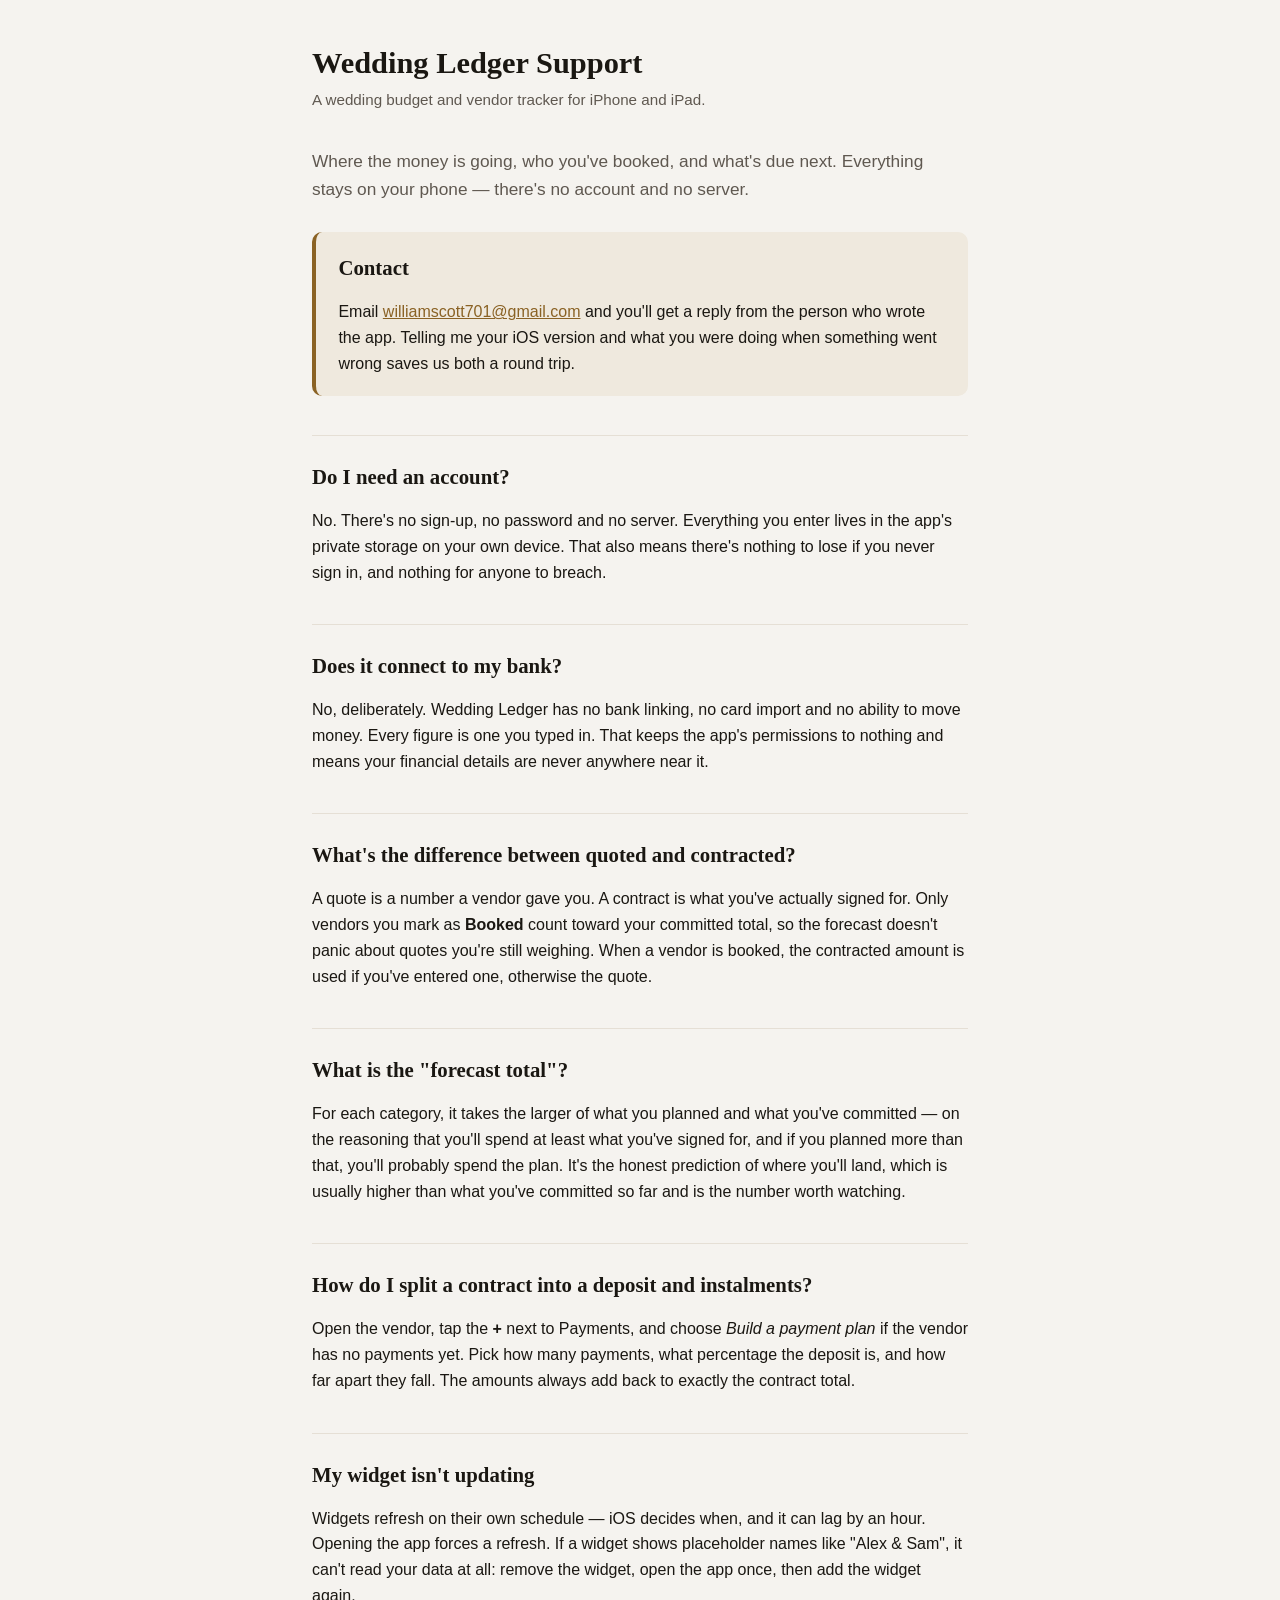
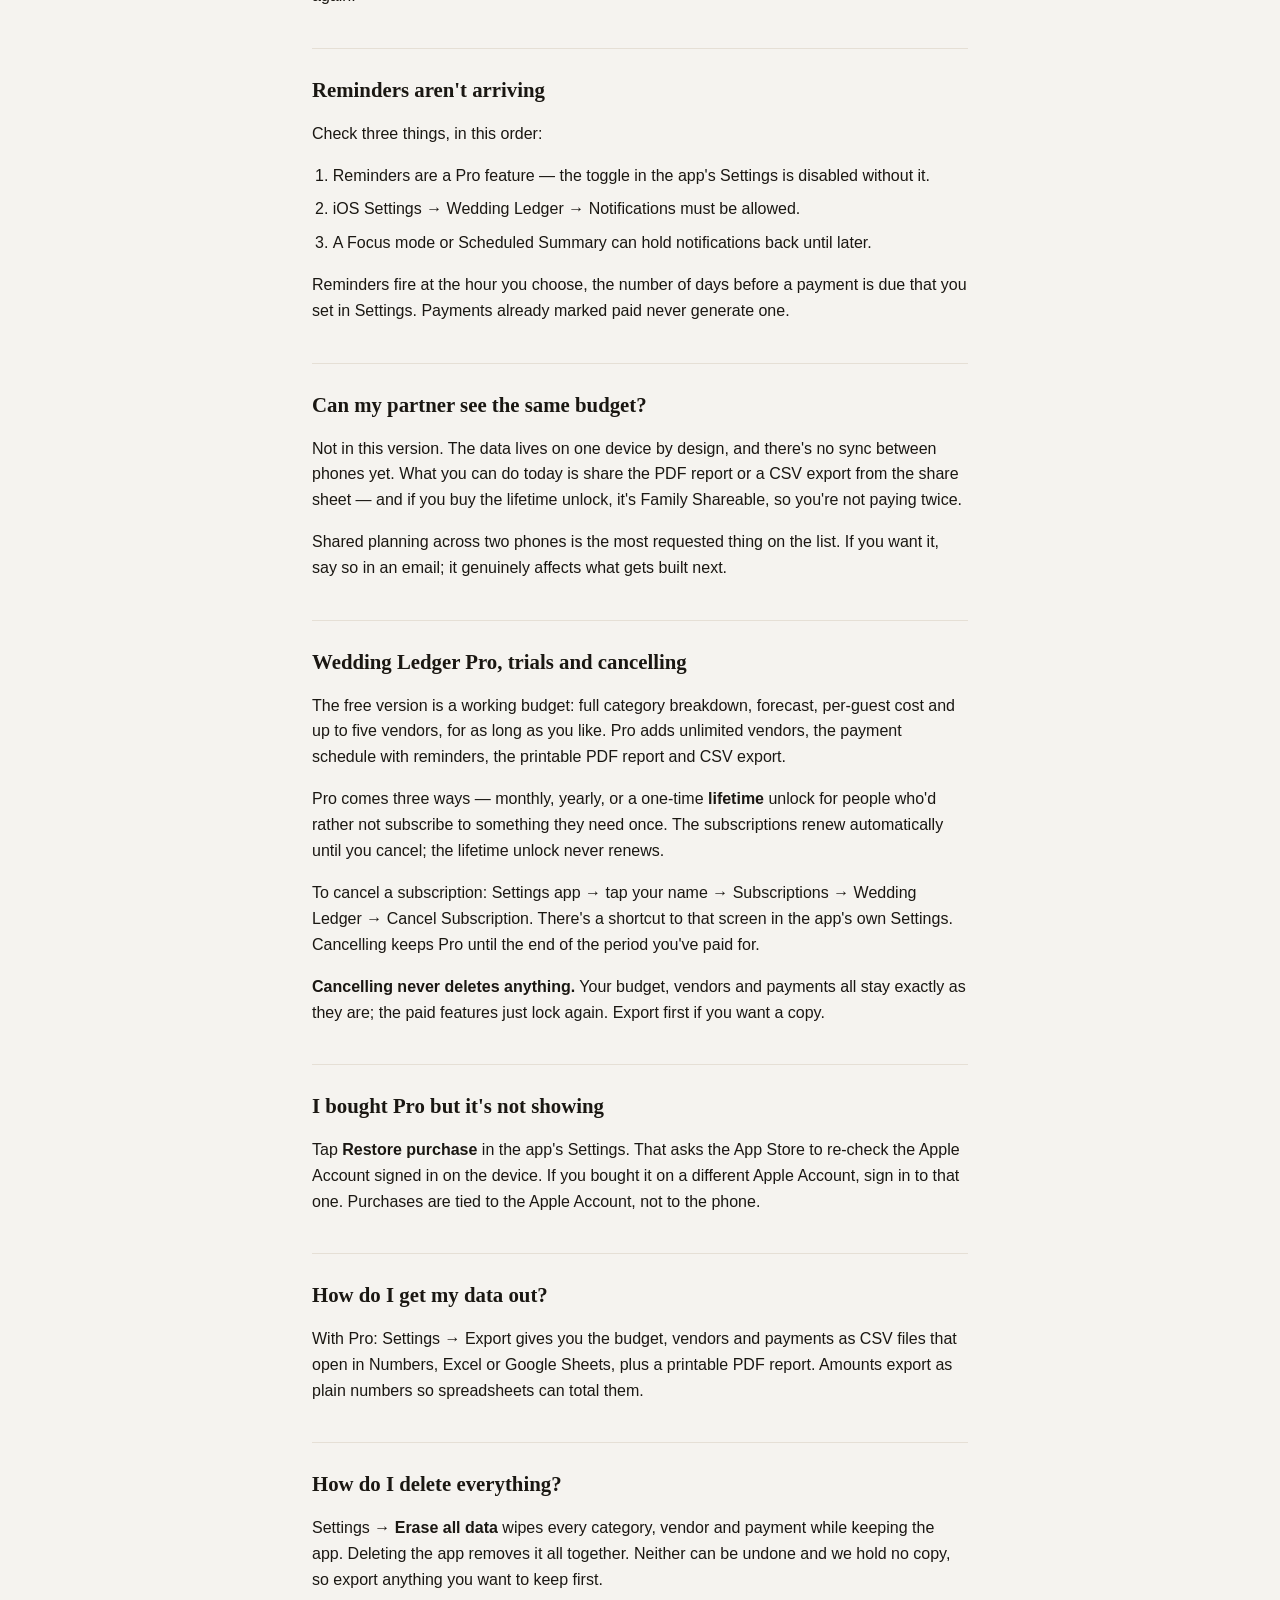
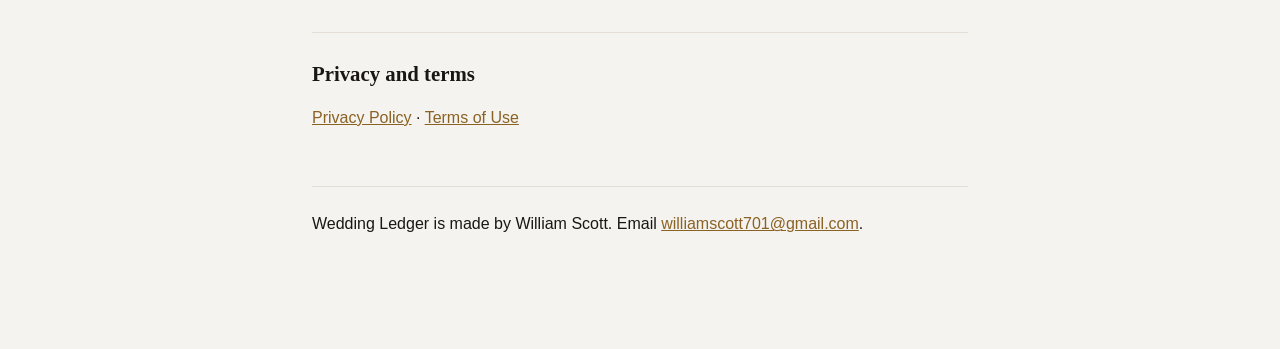
==== index.html @ 89ffaedc "Support, privacy policy and terms of use for Wedding Ledger Co-Authored-By: Claude Opus 5 <noreply@a" ====
<!DOCTYPE html>
<html lang="en">
<head>
<meta charset="UTF-8">
<meta name="viewport" content="width=device-width, initial-scale=1">
<title>Wedding Ledger Support</title>
<meta name="description" content="Support, FAQ and contact for Wedding Ledger, a wedding budget and vendor tracker for iOS.">
<link rel="stylesheet" href="style.css">
</head>
<body>
<main>

  <h1>Wedding Ledger Support</h1>
  <p class="meta">A wedding budget and vendor tracker for iPhone and iPad.</p>

  <p class="lede">Where the money is going, who you've booked, and what's due next. Everything stays
  on your phone &mdash; there's no account and no server.</p>

  <div class="callout">
    <h2 id="contact">Contact</h2>
    <p>Email <a href="mailto:williamscott701@gmail.com?subject=Wedding%20Ledger">williamscott701@gmail.com</a>
    and you'll get a reply from the person who wrote the app. Telling me your iOS version and what
    you were doing when something went wrong saves us both a round trip.</p>
  </div>

  <h2>Do I need an account?</h2>
  <p>No. There's no sign-up, no password and no server. Everything you enter lives in the app's
  private storage on your own device. That also means there's nothing to lose if you never sign in,
  and nothing for anyone to breach.</p>

  <h2>Does it connect to my bank?</h2>
  <p>No, deliberately. Wedding Ledger has no bank linking, no card import and no ability to move
  money. Every figure is one you typed in. That keeps the app's permissions to nothing and means
  your financial details are never anywhere near it.</p>

  <h2>What's the difference between quoted and contracted?</h2>
  <p>A quote is a number a vendor gave you. A contract is what you've actually signed for. Only
  vendors you mark as <strong>Booked</strong> count toward your committed total, so the forecast
  doesn't panic about quotes you're still weighing. When a vendor is booked, the contracted amount is
  used if you've entered one, otherwise the quote.</p>

  <h2>What is the "forecast total"?</h2>
  <p>For each category, it takes the larger of what you planned and what you've committed &mdash; on
  the reasoning that you'll spend at least what you've signed for, and if you planned more than that,
  you'll probably spend the plan. It's the honest prediction of where you'll land, which is usually
  higher than what you've committed so far and is the number worth watching.</p>

  <h2>How do I split a contract into a deposit and instalments?</h2>
  <p>Open the vendor, tap the <strong>+</strong> next to Payments, and choose <em>Build a payment
  plan</em> if the vendor has no payments yet. Pick how many payments, what percentage the deposit
  is, and how far apart they fall. The amounts always add back to exactly the contract total.</p>

  <h2>My widget isn't updating</h2>
  <p>Widgets refresh on their own schedule &mdash; iOS decides when, and it can lag by an hour.
  Opening the app forces a refresh. If a widget shows placeholder names like "Alex &amp; Sam", it
  can't read your data at all: remove the widget, open the app once, then add the widget again.</p>

  <h2>Reminders aren't arriving</h2>
  <p>Check three things, in this order:</p>
  <ol>
    <li>Reminders are a Pro feature &mdash; the toggle in the app's Settings is disabled without it.</li>
    <li>iOS Settings &rarr; Wedding Ledger &rarr; Notifications must be allowed.</li>
    <li>A Focus mode or Scheduled Summary can hold notifications back until later.</li>
  </ol>
  <p>Reminders fire at the hour you choose, the number of days before a payment is due that you set
  in Settings. Payments already marked paid never generate one.</p>

  <h2>Can my partner see the same budget?</h2>
  <p>Not in this version. The data lives on one device by design, and there's no sync between phones
  yet. What you can do today is share the PDF report or a CSV export from the share sheet &mdash;
  and if you buy the lifetime unlock, it's Family Shareable, so you're not paying twice.</p>
  <p>Shared planning across two phones is the most requested thing on the list. If you want it, say
  so in an email; it genuinely affects what gets built next.</p>

  <h2>Wedding Ledger Pro, trials and cancelling</h2>
  <p>The free version is a working budget: full category breakdown, forecast, per-guest cost and up
  to five vendors, for as long as you like. Pro adds unlimited vendors, the payment schedule with
  reminders, the printable PDF report and CSV export.</p>
  <p>Pro comes three ways &mdash; monthly, yearly, or a one-time <strong>lifetime</strong> unlock for
  people who'd rather not subscribe to something they need once. The subscriptions renew
  automatically until you cancel; the lifetime unlock never renews.</p>
  <p>To cancel a subscription: Settings app &rarr; tap your name &rarr; Subscriptions &rarr; Wedding
  Ledger &rarr; Cancel Subscription. There's a shortcut to that screen in the app's own Settings.
  Cancelling keeps Pro until the end of the period you've paid for.</p>
  <p><strong>Cancelling never deletes anything.</strong> Your budget, vendors and payments all stay
  exactly as they are; the paid features just lock again. Export first if you want a copy.</p>

  <h2>I bought Pro but it's not showing</h2>
  <p>Tap <strong>Restore purchase</strong> in the app's Settings. That asks the App Store to re-check
  the Apple Account signed in on the device. If you bought it on a different Apple Account, sign in
  to that one. Purchases are tied to the Apple Account, not to the phone.</p>

  <h2>How do I get my data out?</h2>
  <p>With Pro: Settings &rarr; Export gives you the budget, vendors and payments as CSV files that
  open in Numbers, Excel or Google Sheets, plus a printable PDF report. Amounts export as plain
  numbers so spreadsheets can total them.</p>

  <h2>How do I delete everything?</h2>
  <p>Settings &rarr; <strong>Erase all data</strong> wipes every category, vendor and payment while
  keeping the app. Deleting the app removes it all together. Neither can be undone and we hold no
  copy, so export anything you want to keep first.</p>

  <h2>Privacy and terms</h2>
  <p><a href="privacy.html">Privacy Policy</a> &middot; <a href="terms.html">Terms of Use</a></p>

  <footer>
    <p>Wedding Ledger is made by William Scott.
    Email <a href="mailto:williamscott701@gmail.com">williamscott701@gmail.com</a>.</p>
  </footer>
</main>
</body>
</html>
---- style.css ----
:root{
  color-scheme: light dark;
  --bg:#F5F3EF;
  --surface:#FFFFFF;
  --ink:#1A1712;
  --ink-soft:#5F5850;
  --accent:#8A6224;
  --rule:#E5DFD5;
  --amber:#8A6224;
  --callout-bg:#EFE9DE;
  --mono-bg:#EFE9DE;
}
@media (prefers-color-scheme: dark){
  :root{
    --bg:#121110;
    --surface:#1B1A17;
    --ink:#EDEAE4;
    --ink-soft:#A09A90;
    --accent:#CDA463;
    --rule:#2C2A25;
    --amber:#CDA463;
    --callout-bg:#221F1A;
    --mono-bg:#221F1A;
  }
}
*{ box-sizing:border-box; }
html{ scroll-behavior:smooth; }
body{
  margin:0;
  background:var(--bg);
  color:var(--ink);
  font-family:-apple-system,BlinkMacSystemFont,"Segoe UI",Roboto,Helvetica,Arial,sans-serif;
  line-height:1.62;
}
main{
  max-width:44rem;
  margin:0 auto;
  padding:2.75rem 1.5rem 6rem;
}
h1{
  font-family:Georgia,"Iowan Old Style","Palatino Linotype",Palatino,serif;
  font-size:1.9rem;
  line-height:1.25;
  margin:0 0 .35rem;
  color:var(--ink);
}
h2{
  font-family:Georgia,"Iowan Old Style","Palatino Linotype",Palatino,serif;
  font-size:1.3rem;
  margin:2.4rem 0 .9rem;
  padding-top:1.5rem;
  border-top:1px solid var(--rule);
  color:var(--ink);
  scroll-margin-top:1rem;
}
h3{ font-size:1.05rem; margin:1.6rem 0 .6rem; color:var(--ink); }
p, li{ font-size:1rem; color:var(--ink); }
p{ margin:0 0 1rem; }
.meta{ color:var(--ink-soft); font-size:.95rem; margin:0 0 2.25rem; }
.lede{ color:var(--ink-soft); font-size:1.08rem; }
a{ color:var(--accent); }
ul, ol{ padding-left:1.3rem; margin:0 0 1rem; }
li{ margin-bottom:.5rem; }
.callout{
  background:var(--callout-bg);
  border-left:4px solid var(--amber);
  border-radius:10px;
  padding:1.2rem 1.4rem .2rem;
  margin:1.75rem 0;
}
.callout h2, .callout h3{ margin-top:0; border-top:none; padding-top:0; }
.toc{
  background:var(--surface);
  border:1px solid var(--rule);
  border-radius:12px;
  padding:1.1rem 1.4rem;
  margin:2.25rem 0;
}
.toc p{
  margin:0 0 .6rem;
  font-weight:600;
  font-size:.8rem;
  text-transform:uppercase;
  letter-spacing:.06em;
  color:var(--ink-soft);
}
.toc ol{ margin:0; padding-left:1.2rem; }
.toc li{ margin-bottom:.4rem; font-size:.95rem; }
.toc a{ text-decoration:none; }
.toc a:hover{ text-decoration:underline; }
table{
  width:100%;
  border-collapse:collapse;
  margin:1.25rem 0;
  font-size:.95rem;
}
th, td{
  text-align:left;
  padding:.55rem .7rem;
  border-bottom:1px solid var(--rule);
  vertical-align:top;
}
th{ color:var(--ink-soft); font-size:.85rem; text-transform:uppercase; letter-spacing:.05em; }
code{
  background:var(--mono-bg);
  padding:.1rem .35rem;
  border-radius:4px;
  font-size:.9em;
}
footer{
  margin-top:3.5rem;
  padding-top:1.5rem;
  border-top:1px solid var(--rule);
  color:var(--ink-soft);
  font-size:.9rem;
}
strong{ color:var(--ink); }
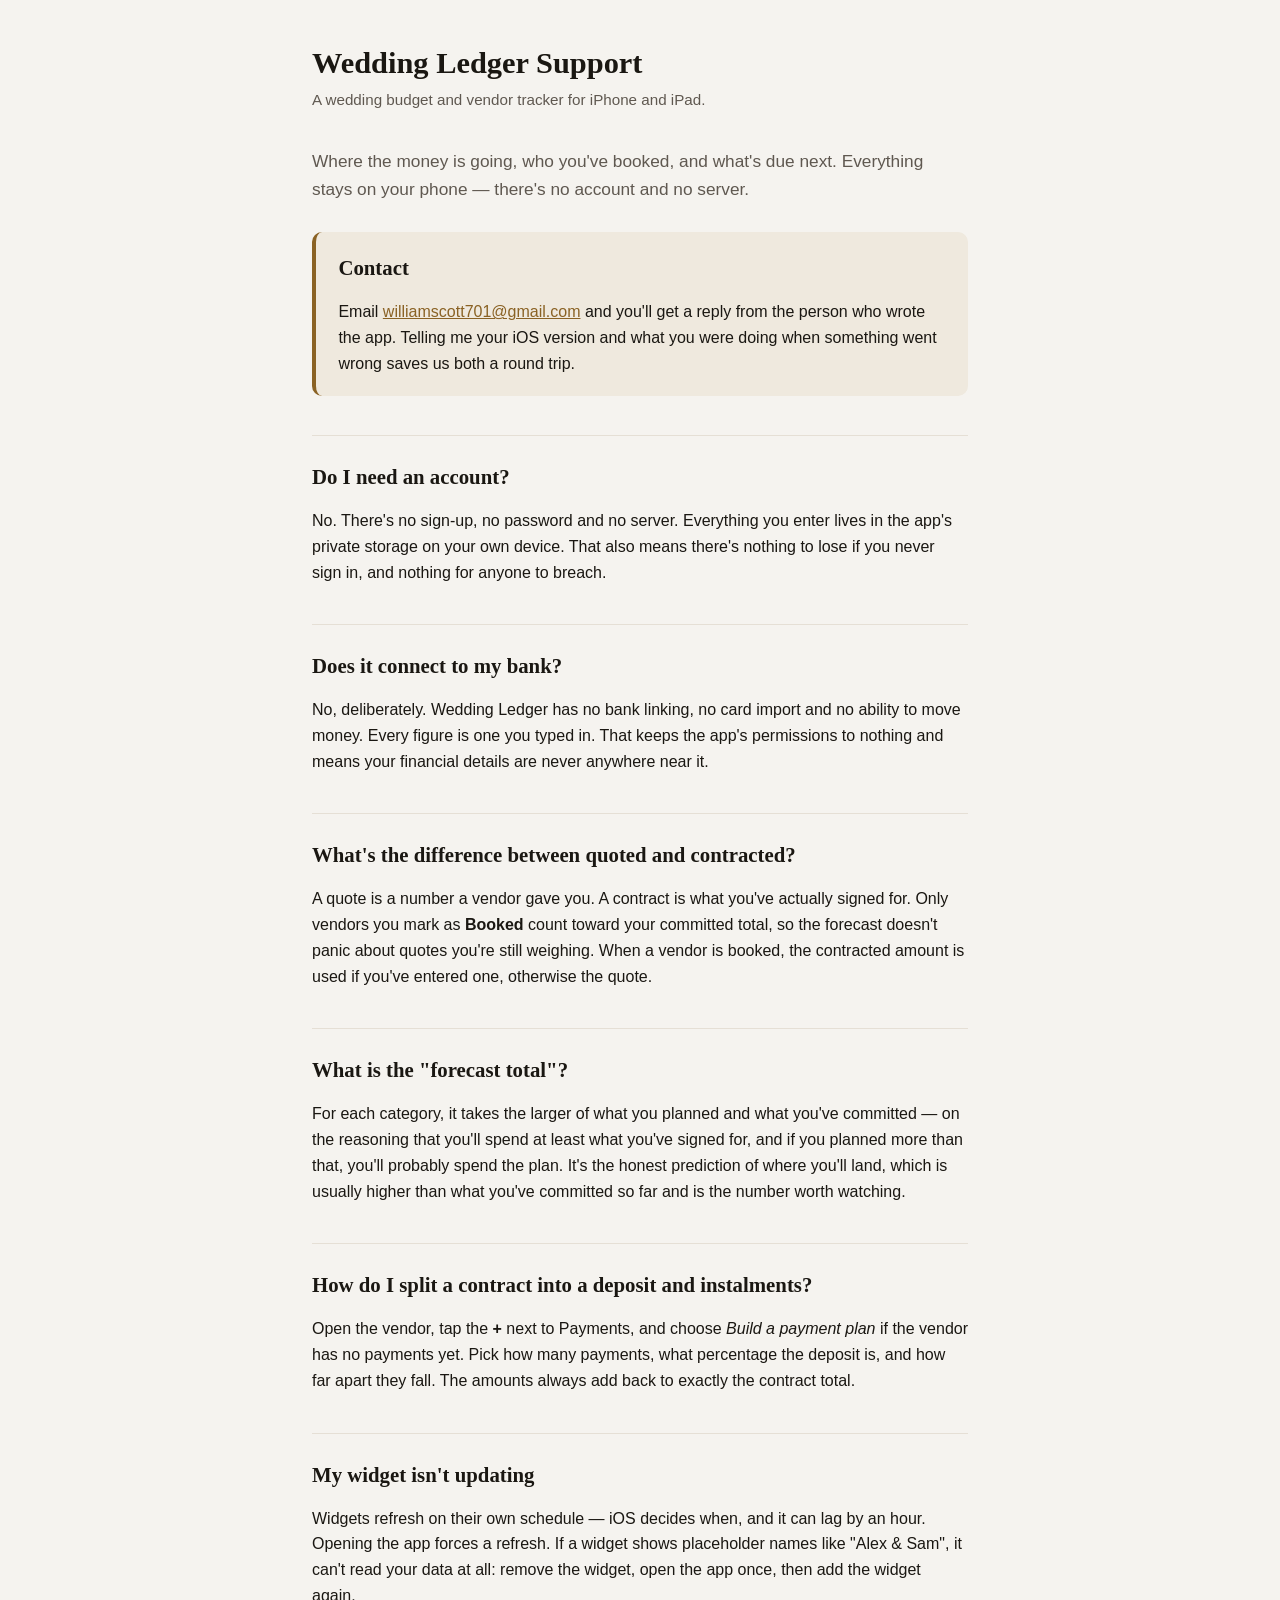
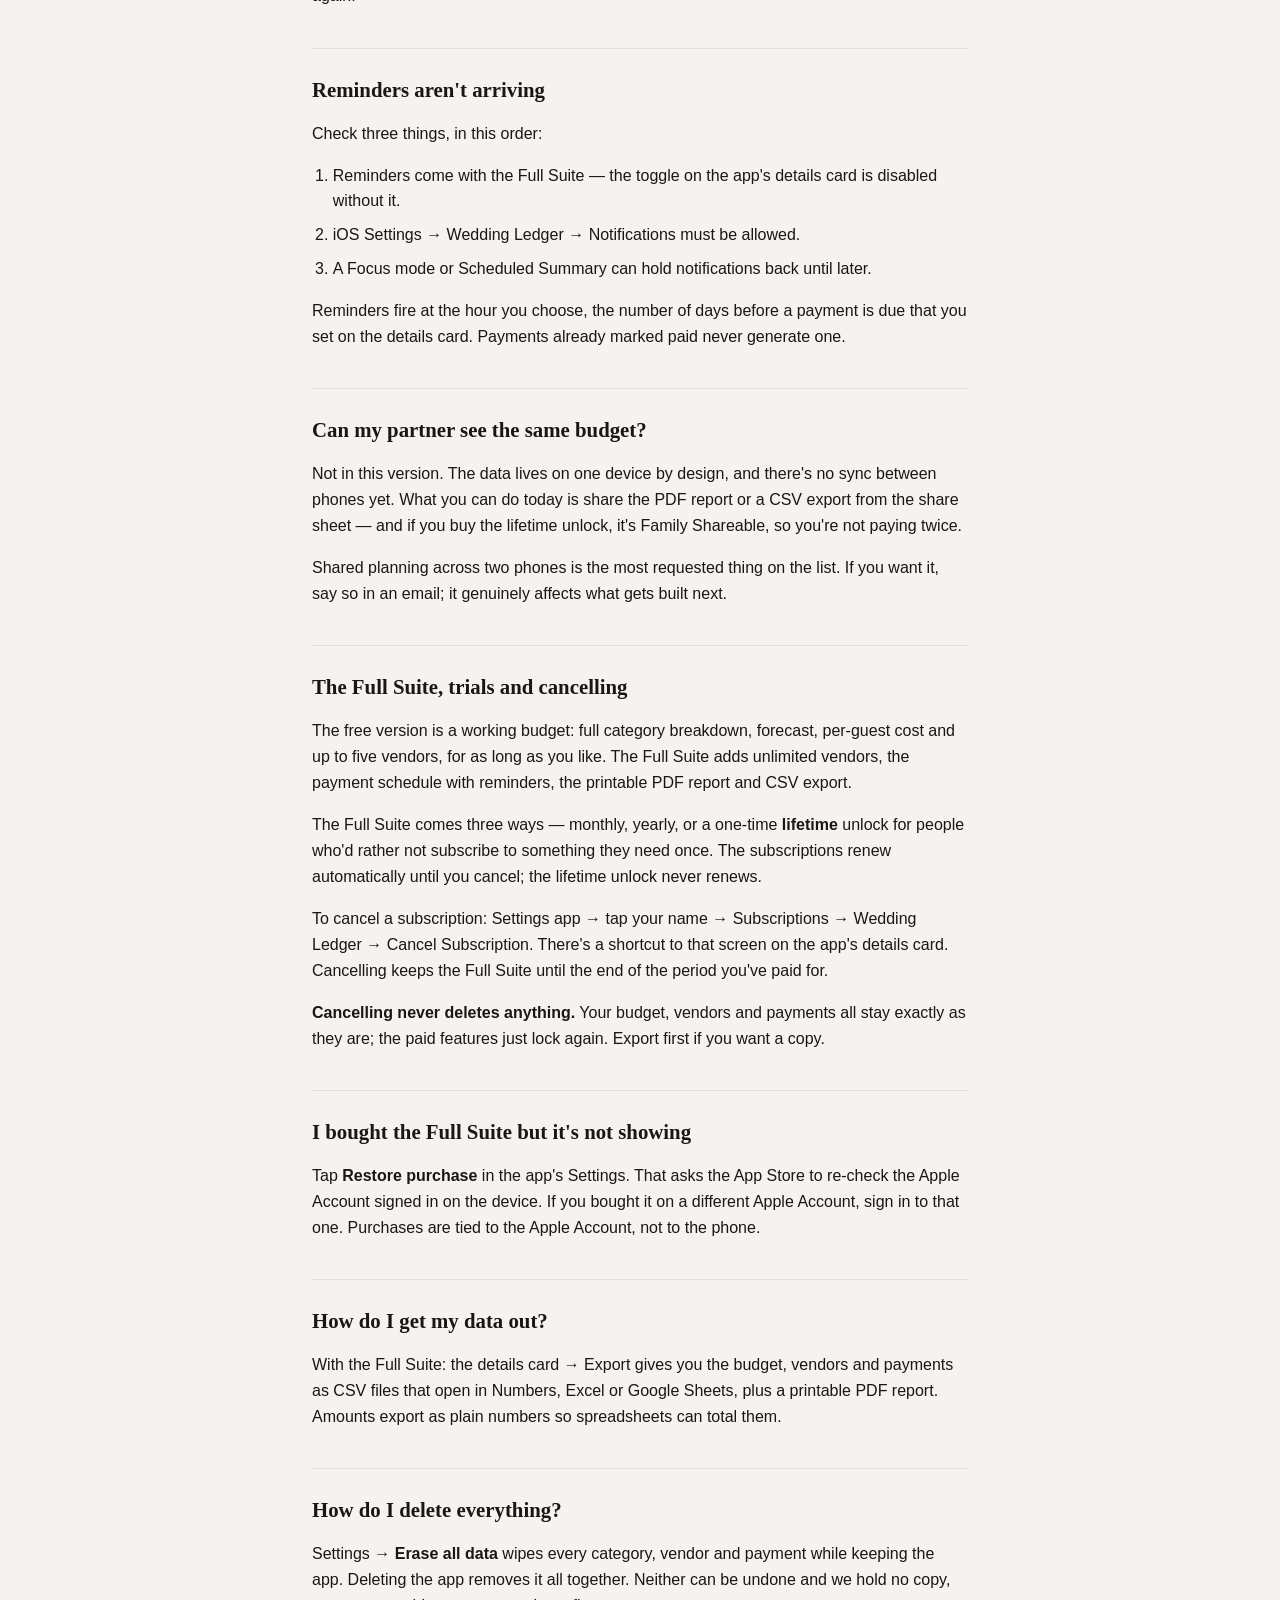
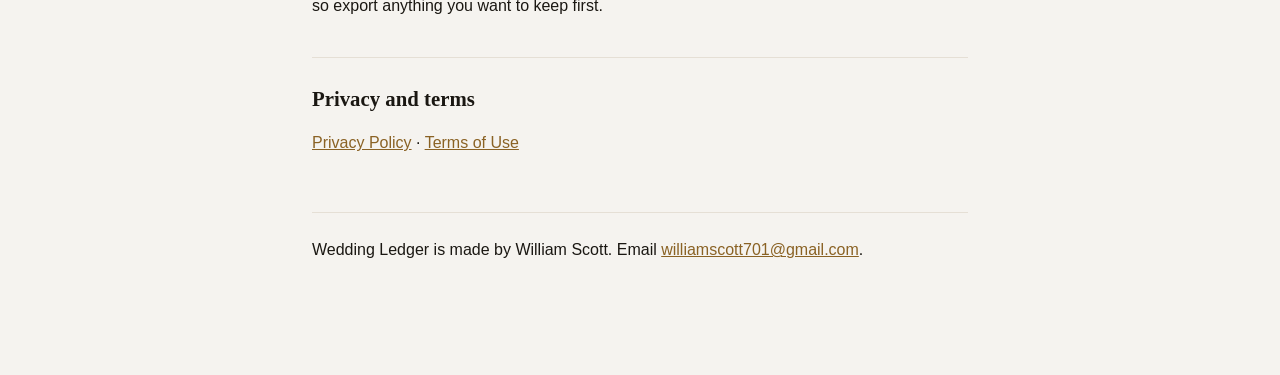
==== commit 4235e243: "Call the purchase the Full Suite and settings the details card, as the app now does Co-Authored-By: " ====
--- a/index.html
+++ b/index.html
@@ -58,12 +58,12 @@
   <h2>Reminders aren't arriving</h2>
   <p>Check three things, in this order:</p>
   <ol>
-    <li>Reminders are a Pro feature &mdash; the toggle in the app's Settings is disabled without it.</li>
+    <li>Reminders come with the Full Suite &mdash; the toggle on the app's details card is disabled without it.</li>
     <li>iOS Settings &rarr; Wedding Ledger &rarr; Notifications must be allowed.</li>
     <li>A Focus mode or Scheduled Summary can hold notifications back until later.</li>
   </ol>
   <p>Reminders fire at the hour you choose, the number of days before a payment is due that you set
-  in Settings. Payments already marked paid never generate one.</p>
+  on the details card. Payments already marked paid never generate one.</p>
 
   <h2>Can my partner see the same budget?</h2>
   <p>Not in this version. The data lives on one device by design, and there's no sync between phones
@@ -72,26 +72,26 @@
   <p>Shared planning across two phones is the most requested thing on the list. If you want it, say
   so in an email; it genuinely affects what gets built next.</p>
 
-  <h2>Wedding Ledger Pro, trials and cancelling</h2>
+  <h2>The Full Suite, trials and cancelling</h2>
   <p>The free version is a working budget: full category breakdown, forecast, per-guest cost and up
-  to five vendors, for as long as you like. Pro adds unlimited vendors, the payment schedule with
+  to five vendors, for as long as you like. The Full Suite adds unlimited vendors, the payment schedule with
   reminders, the printable PDF report and CSV export.</p>
-  <p>Pro comes three ways &mdash; monthly, yearly, or a one-time <strong>lifetime</strong> unlock for
+  <p>The Full Suite comes three ways &mdash; monthly, yearly, or a one-time <strong>lifetime</strong> unlock for
   people who'd rather not subscribe to something they need once. The subscriptions renew
   automatically until you cancel; the lifetime unlock never renews.</p>
   <p>To cancel a subscription: Settings app &rarr; tap your name &rarr; Subscriptions &rarr; Wedding
-  Ledger &rarr; Cancel Subscription. There's a shortcut to that screen in the app's own Settings.
-  Cancelling keeps Pro until the end of the period you've paid for.</p>
+  Ledger &rarr; Cancel Subscription. There's a shortcut to that screen on the app's details card.
+  Cancelling keeps the Full Suite until the end of the period you've paid for.</p>
   <p><strong>Cancelling never deletes anything.</strong> Your budget, vendors and payments all stay
   exactly as they are; the paid features just lock again. Export first if you want a copy.</p>
 
-  <h2>I bought Pro but it's not showing</h2>
+  <h2>I bought the Full Suite but it's not showing</h2>
   <p>Tap <strong>Restore purchase</strong> in the app's Settings. That asks the App Store to re-check
   the Apple Account signed in on the device. If you bought it on a different Apple Account, sign in
   to that one. Purchases are tied to the Apple Account, not to the phone.</p>
 
   <h2>How do I get my data out?</h2>
-  <p>With Pro: Settings &rarr; Export gives you the budget, vendors and payments as CSV files that
+  <p>With the Full Suite: the details card &rarr; Export gives you the budget, vendors and payments as CSV files that
   open in Numbers, Excel or Google Sheets, plus a printable PDF report. Amounts export as plain
   numbers so spreadsheets can total them.</p>
 
